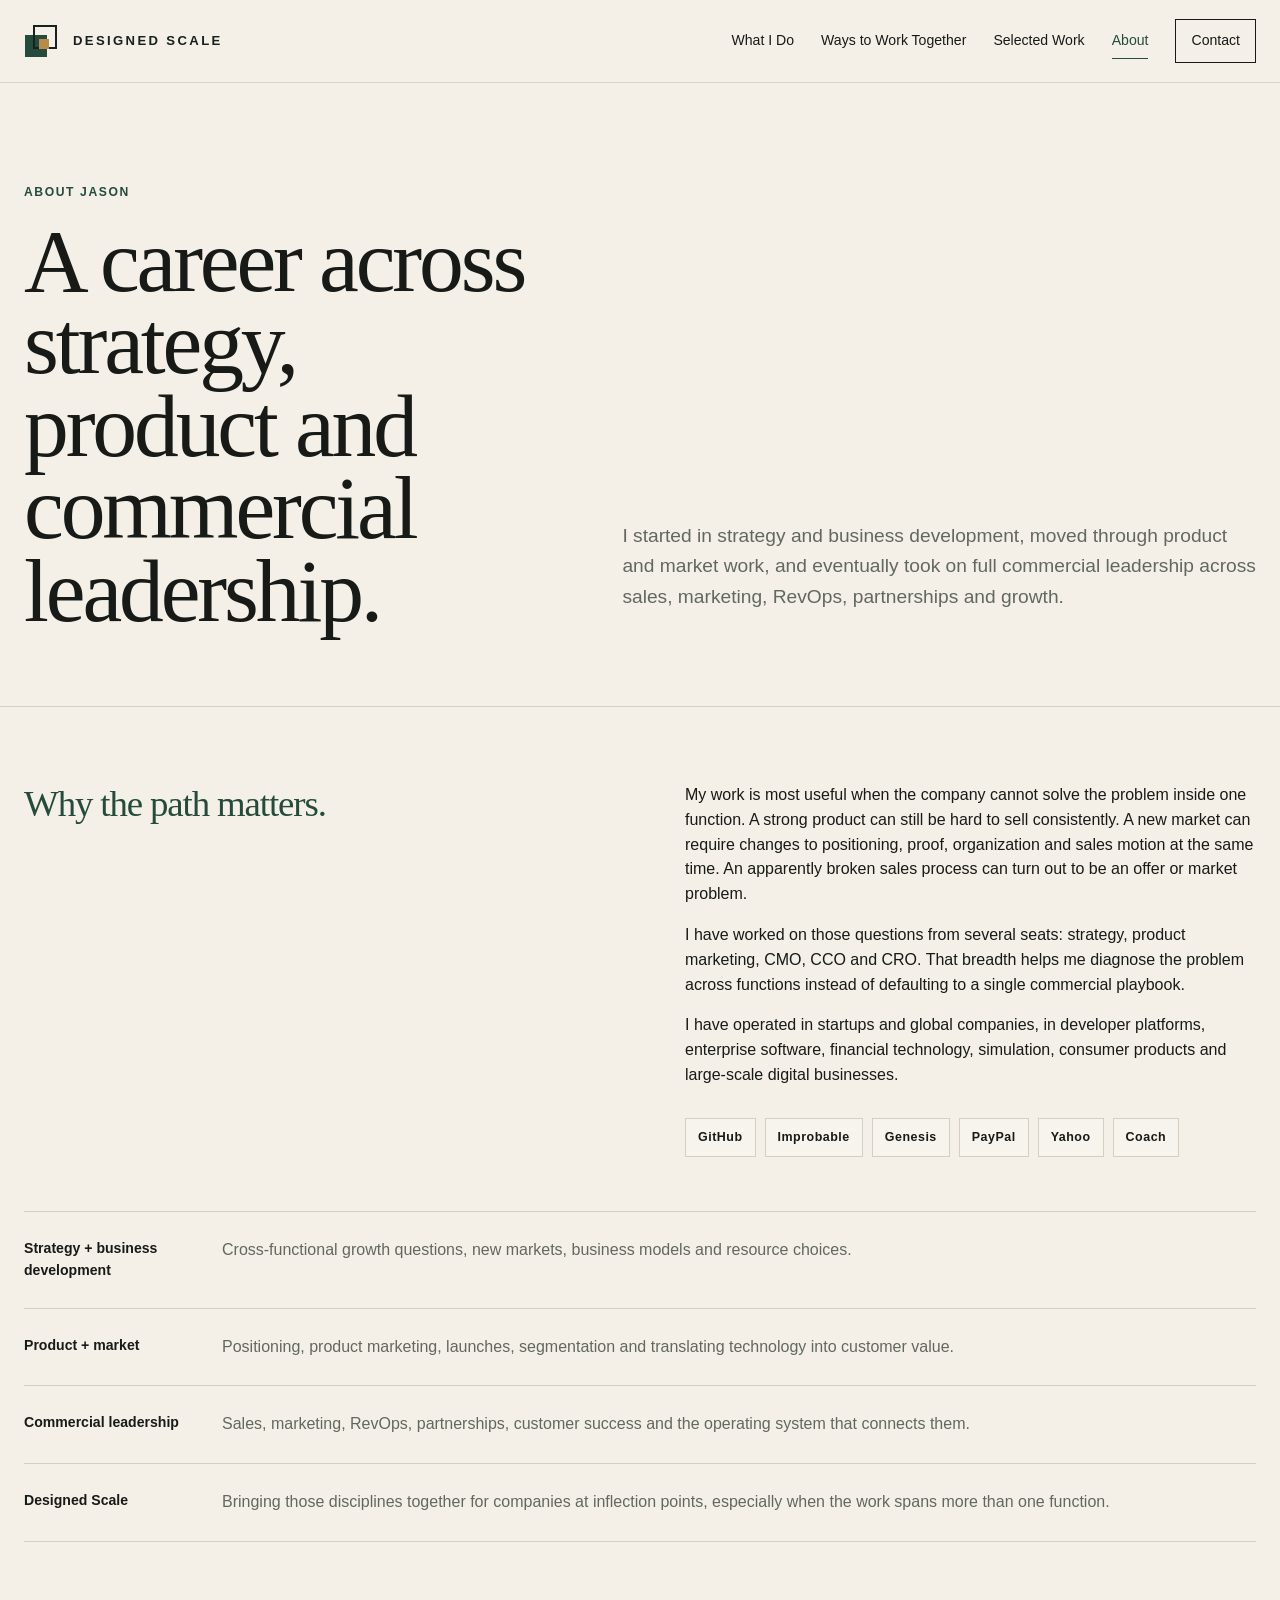
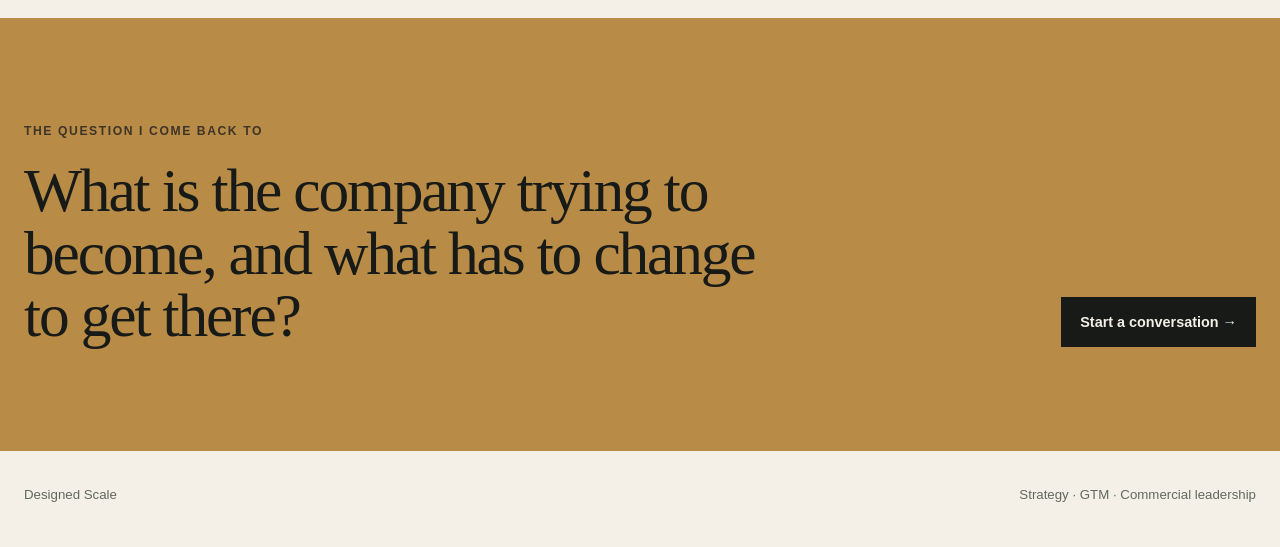
==== about.html @ 44fa5554 "Add files via upload Update to quiet launch site" ====
<!doctype html>
<html lang="en">
<head>
<meta charset="utf-8">
<meta name="viewport" content="width=device-width, initial-scale=1">
<meta name="robots" content="noindex, nofollow, noarchive">
<title>About Jason · Designed Scale</title>
<meta name="description" content="Strategy, product-market and commercial leadership from Designed Scale.">
<link rel="icon" href="assets/designed-scale-mark.svg" type="image/svg+xml">
<link rel="stylesheet" href="style.css">
<meta property="og:title" content="About Jason · Designed Scale">
<meta property="og:description" content="Strategy, product-market and commercial leadership from Designed Scale.">
<meta property="og:type" content="website">
</head>
<body>

<header>
  <div class="container header-inner">
    <a class="brand" href="index.html" aria-label="Designed Scale home">
      <span class="brand-mark" aria-hidden="true"><i></i></span>
      <span class="brand-wordmark">DESIGNED SCALE</span>
    </a>
    <button class="menu-btn" aria-label="Open navigation">Menu</button>
    <nav class="nav"><a class="" href="what-i-do.html">What I Do</a><a class="" href="ways-to-work.html">Ways to Work Together</a><a class="" href="selected-work.html">Selected Work</a><a class="active" href="about.html">About</a><a class="contact-link " href="contact.html">Contact</a></nav>
  </div>
</header>


<main>
<section class="page-hero">
  <div class="container page-hero-grid">
    <div><div class="eyebrow">About Jason</div><h1>A career across strategy, product and commercial leadership.</h1></div>
    <div><p class="kicker">I started in strategy and business development, moved through product and market work, and eventually took on full commercial leadership across sales, marketing, RevOps, partnerships and growth.</p></div>
  </div>
</section>
<section class="page-section rule">
  <div class="container about-grid">
    <div><div class="big">Why the path matters.</div></div>
    <div>
      <p>My work is most useful when the company cannot solve the problem inside one function. A strong product can still be hard to sell consistently. A new market can require changes to positioning, proof, organization and sales motion at the same time. An apparently broken sales process can turn out to be an offer or market problem.</p>
      <p>I have worked on those questions from several seats: strategy, product marketing, CMO, CCO and CRO. That breadth helps me diagnose the problem across functions instead of defaulting to a single commercial playbook.</p>
      <p>I have operated in startups and global companies, in developer platforms, enterprise software, financial technology, simulation, consumer products and large-scale digital businesses.</p>
      <div class="logo-line"><span class="logo-pill">GitHub</span><span class="logo-pill">Improbable</span><span class="logo-pill">Genesis</span><span class="logo-pill">PayPal</span><span class="logo-pill">Yahoo</span><span class="logo-pill">Coach</span></div>
    </div>
  </div>
  <div class="container timeline">
    <div class="timeline-row"><strong>Strategy + business development</strong><span>Cross-functional growth questions, new markets, business models and resource choices.</span></div>
    <div class="timeline-row"><strong>Product + market</strong><span>Positioning, product marketing, launches, segmentation and translating technology into customer value.</span></div>
    <div class="timeline-row"><strong>Commercial leadership</strong><span>Sales, marketing, RevOps, partnerships, customer success and the operating system that connects them.</span></div>
    <div class="timeline-row"><strong>Designed Scale</strong><span>Bringing those disciplines together for companies at inflection points, especially when the work spans more than one function.</span></div>
  </div>
</section>
<section class="cta"><div class="container cta-inner"><div><div class="eyebrow" style="color:#3E3427">The question I come back to</div><h2>What is the company trying to become, and what has to change to get there?</h2></div><a class="btn" href="contact.html">Start a conversation →</a></div></section>
</main>


<footer>
  <div class="container footer-inner">
    <div>Designed Scale</div>
    <div>Strategy · GTM · Commercial leadership</div>
  </div>
</footer>
<script src="site.js"></script>

</body>
</html>
---- style.css ----
:root{
  --paper:#F4F0E7;
  --paper-2:#ECE6DA;
  --ink:#171A17;
  --muted:#62685F;
  --green:#244B3B;
  --green-2:#DCE5DE;
  --ochre:#B88B46;
  --line:#D5CFC2;
  --white:#FBFAF6;
  --max:1240px;
}
*{box-sizing:border-box}
html{scroll-behavior:smooth}
body{
  margin:0;
  background:var(--paper);
  color:var(--ink);
  font-family: Inter, ui-sans-serif, -apple-system, BlinkMacSystemFont, "Segoe UI", sans-serif;
  font-size:16px;
  line-height:1.55;
  text-rendering:optimizeLegibility;
}
a{color:inherit;text-decoration:none}
a:hover{color:var(--green)}
img,svg{max-width:100%}
.container{width:min(var(--max), calc(100% - 48px)); margin:0 auto}
.eyebrow{
  font-size:.76rem; letter-spacing:.13em; text-transform:uppercase; font-weight:700;
  color:var(--green); margin-bottom:18px;
}
.kicker{
  max-width:760px; font-size:1.17rem; color:var(--muted); line-height:1.6;
}
h1,h2,h3{font-family:"Iowan Old Style","Palatino Linotype",Palatino,Georgia,serif; font-weight:500; letter-spacing:-.035em; margin:0}
h1{font-size:clamp(3.5rem,8vw,7.5rem); line-height:.92}
h2{font-size:clamp(2.3rem,4.8vw,4.8rem); line-height:1.02}
h3{font-size:clamp(1.45rem,2.2vw,2rem); line-height:1.12}
p{margin:0 0 1em}
.small{font-size:.9rem;color:var(--muted)}
.rule{border-top:1px solid var(--line)}
header{
  position:sticky; top:0; z-index:10;
  background:rgba(244,240,231,.94); backdrop-filter:blur(10px);
  border-bottom:1px solid rgba(213,207,194,.78)
}
.header-inner{
  height:82px; display:flex; align-items:center; justify-content:space-between; gap:32px
}
.brand{
  display:flex;align-items:center;gap:15px;
  font-size:.82rem;white-space:nowrap
}
.brand:hover{color:var(--ink)}
.brand-mark{
  width:34px;height:34px;position:relative;display:inline-block;flex:0 0 34px
}
.brand-mark:before{
  content:"";position:absolute;left:1px;bottom:1px;width:22px;height:22px;
  background:var(--green)
}
.brand-mark:after{
  content:"";position:absolute;right:1px;top:1px;width:20px;height:20px;
  border:2px solid #17211D;background:transparent
}
.brand-mark i{
  position:absolute;left:15px;top:15px;width:10px;height:10px;
  background:var(--ochre);display:block;z-index:2
}
.brand-wordmark{
  font-weight:650;letter-spacing:.18em;color:#17211D;line-height:1
}
.nav{display:flex;align-items:center;gap:27px;font-size:.88rem}
.nav a{padding:7px 0;border-bottom:1px solid transparent}
.nav a.active{border-color:var(--green);color:var(--green)}
.nav .contact-link{border:1px solid var(--ink);padding:10px 15px}
.nav .contact-link:hover{background:var(--ink);color:var(--paper)}
.menu-btn{display:none;border:0;background:none;font:inherit;font-weight:700}
.hero{padding:112px 0 96px}
.hero-grid{display:grid;grid-template-columns:1.25fr .75fr;gap:70px;align-items:end}
.hero h1 .accent{color:var(--green)}
.hero-copy{padding-bottom:10px}
.hero-copy .kicker{margin-top:32px;max-width:690px;font-size:1.25rem;color:#4D534D}
.hero-actions{display:flex;gap:14px;margin-top:36px;flex-wrap:wrap}
.btn{display:inline-flex;align-items:center;gap:10px;padding:13px 18px;border:1px solid var(--ink);font-weight:700;font-size:.9rem}
.btn.primary{background:var(--green);border-color:var(--green);color:#fff}
.btn.primary:hover{background:#18372a;color:#fff}
.btn.secondary:hover{background:var(--ink);color:var(--paper)}
.hero-note{border-left:1px solid var(--line);padding-left:34px;padding-bottom:8px}
.hero-note p{font-family:"Iowan Old Style","Palatino Linotype",Palatino,Georgia,serif;font-size:1.55rem;line-height:1.25;letter-spacing:-.02em}
.hero-note span{display:block;color:var(--muted);font-size:.85rem;margin-top:13px}
section{padding:104px 0}
.section-head{display:grid;grid-template-columns:.7fr 1.3fr;gap:60px;align-items:start;margin-bottom:60px}
.section-head h2{max-width:760px}
.section-head .lead{max-width:670px;font-size:1.08rem;color:var(--muted);padding-top:6px}
.problem-grid{display:grid;grid-template-columns:repeat(2,1fr);border-top:1px solid var(--line)}
.problem{
  display:grid;grid-template-columns:58px 1fr;gap:22px;padding:34px 32px 34px 0;
  border-bottom:1px solid var(--line)
}
.problem:nth-child(odd){border-right:1px solid var(--line);padding-right:48px}
.problem:nth-child(even){padding-left:48px}
.problem-num{font-family:Georgia,serif;color:var(--ochre);font-size:1.2rem}
.problem p{color:var(--muted);margin-top:10px}
.problem strong{font-weight:700;color:var(--ink)}
.contexts{background:var(--green);color:#F5F1E8}
.contexts .eyebrow{color:#D7BE91}
.contexts .section-head .lead{color:#C9D3CC}
.context-grid{display:grid;grid-template-columns:1fr 1fr;gap:1px;background:rgba(255,255,255,.22);border:1px solid rgba(255,255,255,.22)}
.context-card{background:var(--green);padding:46px}
.context-card h3{font-size:2rem}
.context-card p{color:#CBD4CE;margin-top:16px;max-width:490px}
.context-card .meta{margin-top:30px;padding-top:22px;border-top:1px solid rgba(255,255,255,.2);font-size:.88rem;color:#E0D9CE}
.engagements{display:grid;grid-template-columns:repeat(4,1fr);gap:14px}
.engagement{background:var(--white);border:1px solid var(--line);padding:30px 26px;min-height:290px;display:flex;flex-direction:column}
.engagement h3{font-size:1.55rem}
.engagement p{color:var(--muted);margin-top:14px}
.engagement .tag{margin-top:auto;padding-top:28px;font-size:.78rem;text-transform:uppercase;letter-spacing:.1em;color:var(--green);font-weight:750}
.work-list{border-top:1px solid var(--line)}
.work-item{display:grid;grid-template-columns:180px 1fr 210px;gap:44px;padding:38px 0;border-bottom:1px solid var(--line);align-items:start}
.work-company{font-size:.82rem;font-weight:800;letter-spacing:.08em;text-transform:uppercase;color:var(--green)}
.work-item p{color:var(--muted);margin:10px 0 0}
.work-item .work-theme{font-size:.9rem;color:var(--muted);padding-top:4px}
.pov{background:var(--paper-2)}
.pov-wrap{display:grid;grid-template-columns:.82fr 1.18fr;gap:80px;align-items:start}
.pov-quote{font-family:"Iowan Old Style","Palatino Linotype",Palatino,Georgia,serif;font-size:clamp(2rem,4vw,3.9rem);line-height:1.05;letter-spacing:-.035em;color:var(--green)}
.pov-copy{max-width:600px}
.pov-copy p{font-size:1.08rem;color:#555B55}
.pov-list{margin-top:30px;border-top:1px solid var(--line)}
.pov-list div{padding:18px 0;border-bottom:1px solid var(--line);display:flex;justify-content:space-between;gap:20px}
.pov-list span:last-child{color:var(--muted);text-align:right}
.about-strip{display:grid;grid-template-columns:1.05fr .95fr;gap:80px;align-items:start}
.about-strip .bio{max-width:650px;font-size:1.13rem;color:#4D534D}
.logo-line{display:flex;flex-wrap:wrap;gap:9px;margin-top:30px}
.logo-pill{border:1px solid var(--line);padding:9px 12px;font-weight:700;font-size:.78rem;letter-spacing:.04em;background:rgba(255,255,255,.25)}
.cta{background:var(--ochre);color:#171A17}
.cta-inner{display:grid;grid-template-columns:1.3fr .7fr;gap:70px;align-items:end}
.cta h2{max-width:850px}
.cta p{max-width:480px;margin-top:24px;color:#3F382D}
.cta .btn{justify-self:end;background:var(--ink);color:var(--paper);border-color:var(--ink)}
footer{padding:34px 0 42px}
.footer-inner{display:flex;justify-content:space-between;gap:20px;align-items:center;font-size:.83rem;color:var(--muted)}
.page-hero{padding:100px 0 74px}
.page-hero-grid{display:grid;grid-template-columns:.9fr 1.1fr;gap:80px;align-items:end}
.page-hero h1{font-size:clamp(3.2rem,7vw,6.7rem)}
.page-hero .kicker{font-size:1.2rem}
.page-section{padding:76px 0}
.situation{display:grid;grid-template-columns:200px 1fr 1fr;gap:46px;padding:38px 0;border-top:1px solid var(--line)}
.situation:last-child{border-bottom:1px solid var(--line)}
.situation .label{font-size:.8rem;text-transform:uppercase;letter-spacing:.1em;color:var(--green);font-weight:800}
.situation h3{margin-bottom:12px}
.situation p{color:var(--muted)}
.format-list{border-top:1px solid var(--line)}
.format{display:grid;grid-template-columns:260px 1fr 1fr;gap:45px;padding:42px 0;border-bottom:1px solid var(--line)}
.format .when{font-size:.9rem;color:var(--muted)}
.format ul{margin:0;padding-left:18px;color:var(--muted)}
.format li{margin:0 0 9px}
.principles{display:grid;grid-template-columns:repeat(4,1fr);gap:12px;margin-top:42px}
.principle{border-top:2px solid var(--green);padding:18px 10px 0 0}
.principle strong{display:block;margin-bottom:8px}
.principle span{color:var(--muted);font-size:.92rem}
.case{padding:58px 0;border-top:1px solid var(--line);display:grid;grid-template-columns:210px 1fr;gap:65px}
.case:last-child{border-bottom:1px solid var(--line)}
.case h3{font-size:2.3rem}
.case .case-body{max-width:820px}
.case .case-body>p{font-size:1.08rem;color:#4E554E}
.case dl{display:grid;grid-template-columns:145px 1fr;gap:10px 24px;margin:30px 0 0}
.case dt{font-size:.78rem;text-transform:uppercase;letter-spacing:.08em;color:var(--green);font-weight:800}
.case dd{margin:0;color:var(--muted)}
.about-grid{display:grid;grid-template-columns:1fr 1fr;gap:90px}
.about-grid .big{font-family:"Iowan Old Style","Palatino Linotype",Palatino,Georgia,serif;font-size:2.3rem;line-height:1.12;letter-spacing:-.03em;color:var(--green)}
.timeline{border-top:1px solid var(--line);margin-top:54px}
.timeline-row{display:grid;grid-template-columns:160px 1fr;gap:38px;padding:26px 0;border-bottom:1px solid var(--line)}
.timeline-row strong{font-size:.88rem}
.timeline-row span{color:var(--muted)}
.contact-grid{display:grid;grid-template-columns:1fr 1fr;gap:80px}
.contact-card{background:var(--white);border:1px solid var(--line);padding:34px}
.contact-card a.email{font-family:Georgia,serif;font-size:1.7rem;color:var(--green);word-break:break-word}
.contact-prompt{border-top:1px solid var(--line);margin-top:28px;padding-top:22px;color:var(--muted)}
.note{border-left:3px solid var(--ochre);padding:2px 0 2px 20px;color:var(--muted);margin-top:28px}
.diagram{
  margin-top:34px; border:1px solid var(--line); background:rgba(255,255,255,.28);
  padding:24px;
}
.diagram-title{font-size:.76rem;letter-spacing:.1em;text-transform:uppercase;font-weight:800;color:var(--green);margin-bottom:17px}
@media (max-width: 980px){
  .nav{display:none}.menu-btn{display:block}
  .hero-grid,.section-head,.pov-wrap,.about-strip,.cta-inner,.page-hero-grid,.about-grid,.contact-grid{grid-template-columns:1fr}
  .hero-note{border-left:0;border-top:1px solid var(--line);padding:26px 0 0}
  .engagements,.principles{grid-template-columns:1fr 1fr}
  .work-item{grid-template-columns:130px 1fr}.work-item .work-theme{grid-column:2}
  .situation{grid-template-columns:110px 1fr}.situation>div:last-child{grid-column:2}
  .format{grid-template-columns:180px 1fr}.format>div:last-child{grid-column:2}
  .cta .btn{justify-self:start}
}
@media (max-width: 680px){
  .container{width:min(100% - 28px,var(--max))}
  .header-inner{height:70px}
  .hero{padding:76px 0 68px}
  section{padding:72px 0}
  .problem-grid{grid-template-columns:1fr}
  .problem,.problem:nth-child(odd),.problem:nth-child(even){border-right:0;padding:28px 0}
  .contexts .context-grid{grid-template-columns:1fr}
  .engagements,.principles{grid-template-columns:1fr}
  .work-item,.situation,.format,.case{grid-template-columns:1fr;gap:14px}
  .work-item .work-theme,.situation>div:last-child,.format>div:last-child{grid-column:1}
  .case dl{grid-template-columns:1fr}
  .timeline-row{grid-template-columns:1fr;gap:6px}
  .footer-inner{flex-direction:column;align-items:flex-start}
}
@media (max-width:680px){
  .brand{gap:12px;font-size:.75rem}
  .brand-mark{width:30px;height:30px;flex-basis:30px}
  .brand-mark:before{width:20px;height:20px}
  .brand-mark:after{width:18px;height:18px}
  .brand-mark i{left:13px;top:13px;width:9px;height:9px}
}
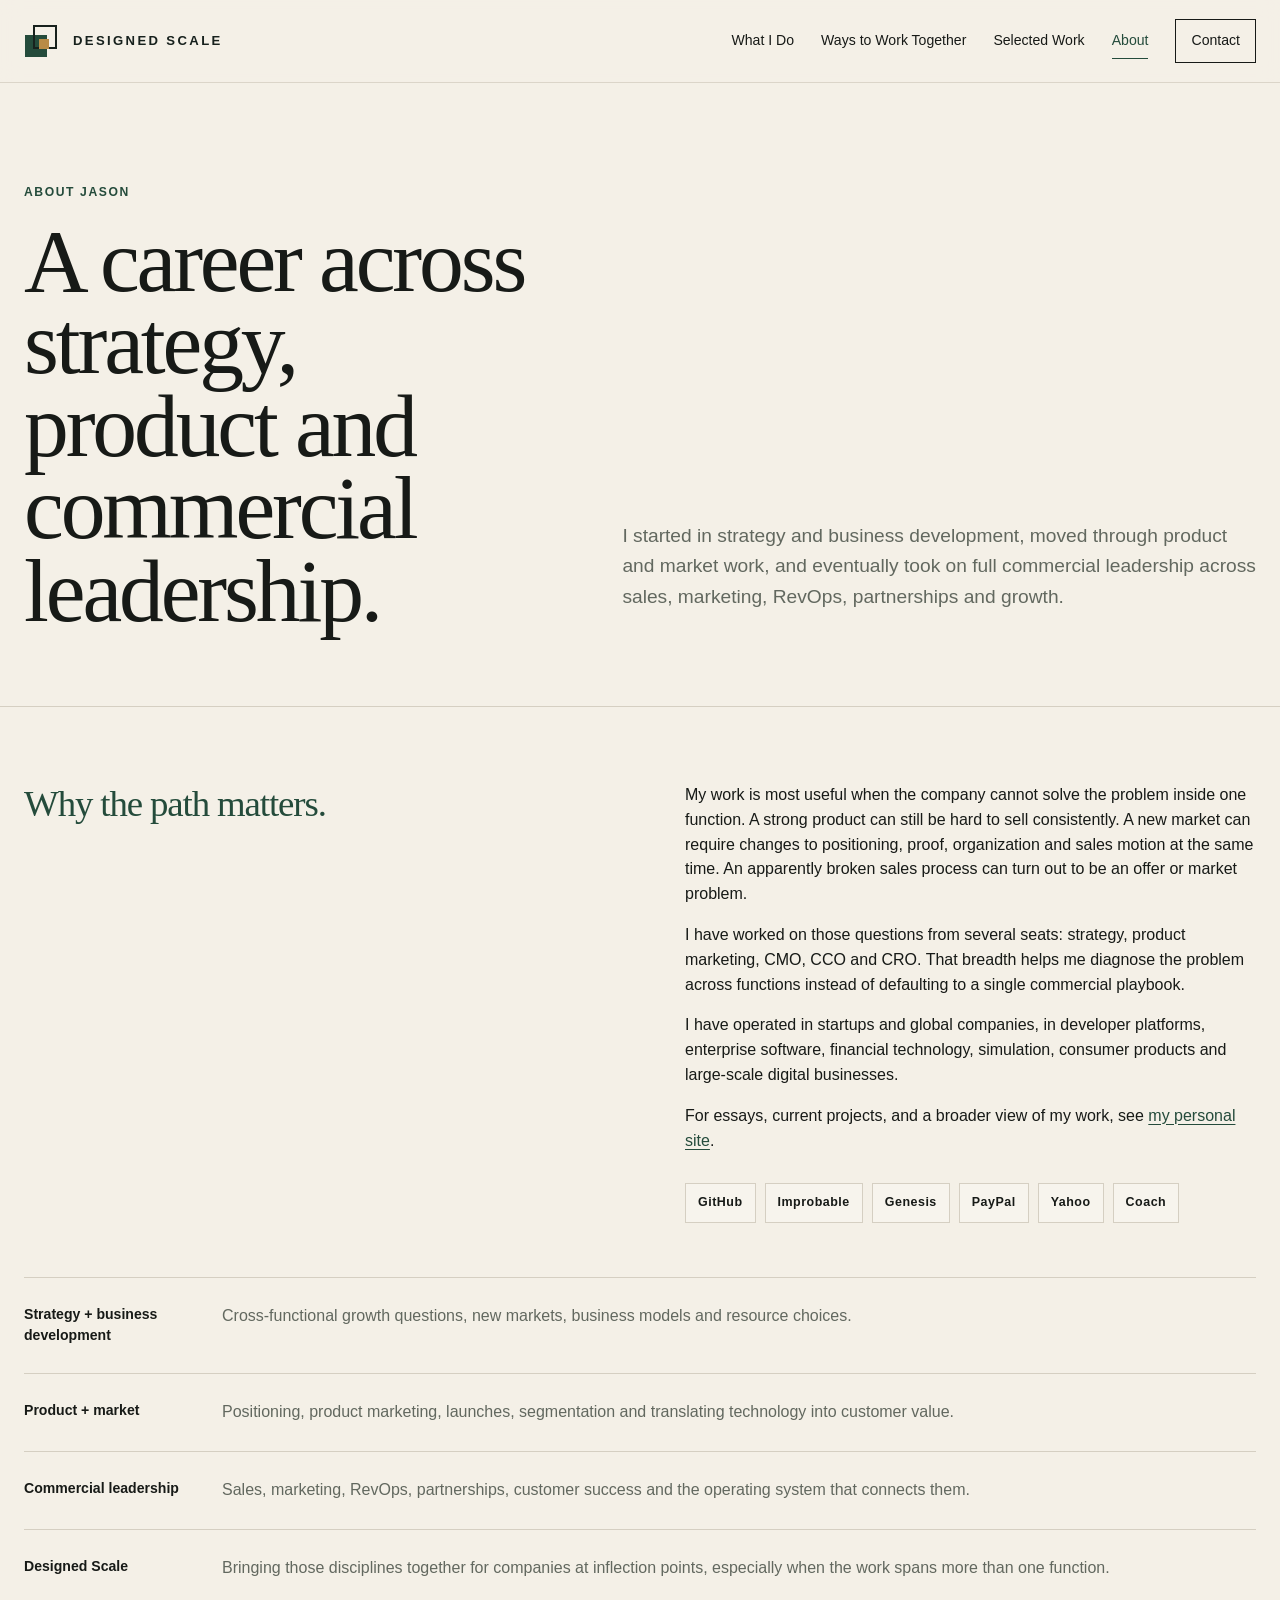
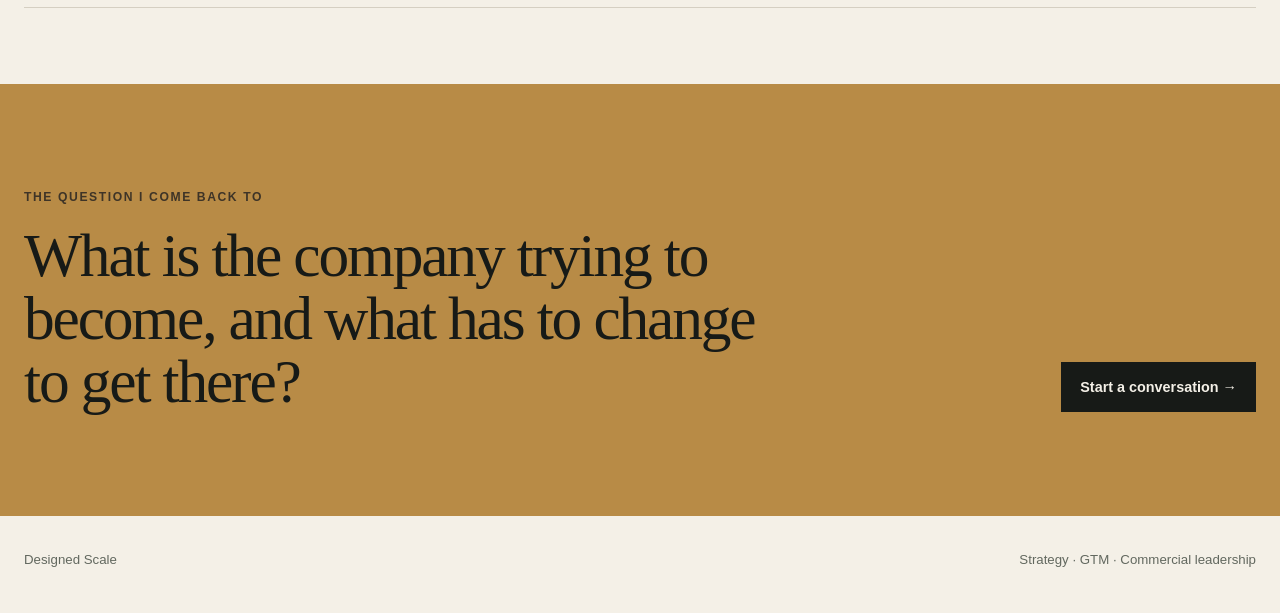
==== commit e7d6b61d: "Enable Google indexing and sitemap for Designed Scale" ====
--- a/about.html
+++ b/about.html
@@ -3,14 +3,16 @@
 <head>
 <meta charset="utf-8">
 <meta name="viewport" content="width=device-width, initial-scale=1">
-<meta name="robots" content="noindex, nofollow, noarchive">
 <title>About Jason · Designed Scale</title>
 <meta name="description" content="Strategy, product-market and commercial leadership from Designed Scale.">
+<link rel="canonical" href="https://designedscale.com/about.html">
 <link rel="icon" href="assets/designed-scale-mark.svg" type="image/svg+xml">
 <link rel="stylesheet" href="style.css">
 <meta property="og:title" content="About Jason · Designed Scale">
 <meta property="og:description" content="Strategy, product-market and commercial leadership from Designed Scale.">
 <meta property="og:type" content="website">
+<meta property="og:url" content="https://designedscale.com/about.html">
+<meta property="og:site_name" content="Designed Scale">
 </head>
 <body>
 
@@ -40,6 +42,7 @@
       <p>My work is most useful when the company cannot solve the problem inside one function. A strong product can still be hard to sell consistently. A new market can require changes to positioning, proof, organization and sales motion at the same time. An apparently broken sales process can turn out to be an offer or market problem.</p>
       <p>I have worked on those questions from several seats: strategy, product marketing, CMO, CCO and CRO. That breadth helps me diagnose the problem across functions instead of defaulting to a single commercial playbook.</p>
       <p>I have operated in startups and global companies, in developer platforms, enterprise software, financial technology, simulation, consumer products and large-scale digital businesses.</p>
+      <p>For essays, current projects, and a broader view of my work, see <a class="site-profile-link" href="https://jasonjhonson.com/" target="_blank" rel="noopener noreferrer">my personal site</a>.</p>
       <div class="logo-line"><span class="logo-pill">GitHub</span><span class="logo-pill">Improbable</span><span class="logo-pill">Genesis</span><span class="logo-pill">PayPal</span><span class="logo-pill">Yahoo</span><span class="logo-pill">Coach</span></div>
     </div>
   </div>
--- a/style.css
+++ b/style.css
@@ -168,6 +168,8 @@
 .case dt{font-size:.78rem;text-transform:uppercase;letter-spacing:.08em;color:var(--green);font-weight:800}
 .case dd{margin:0;color:var(--muted)}
 .about-grid{display:grid;grid-template-columns:1fr 1fr;gap:90px}
+.about-grid .site-profile-link{color:var(--green);text-decoration:underline;text-underline-offset:3px}
+.about-grid .site-profile-link:hover{color:var(--ink)}
 .about-grid .big{font-family:"Iowan Old Style","Palatino Linotype",Palatino,Georgia,serif;font-size:2.3rem;line-height:1.12;letter-spacing:-.03em;color:var(--green)}
 .timeline{border-top:1px solid var(--line);margin-top:54px}
 .timeline-row{display:grid;grid-template-columns:160px 1fr;gap:38px;padding:26px 0;border-bottom:1px solid var(--line)}
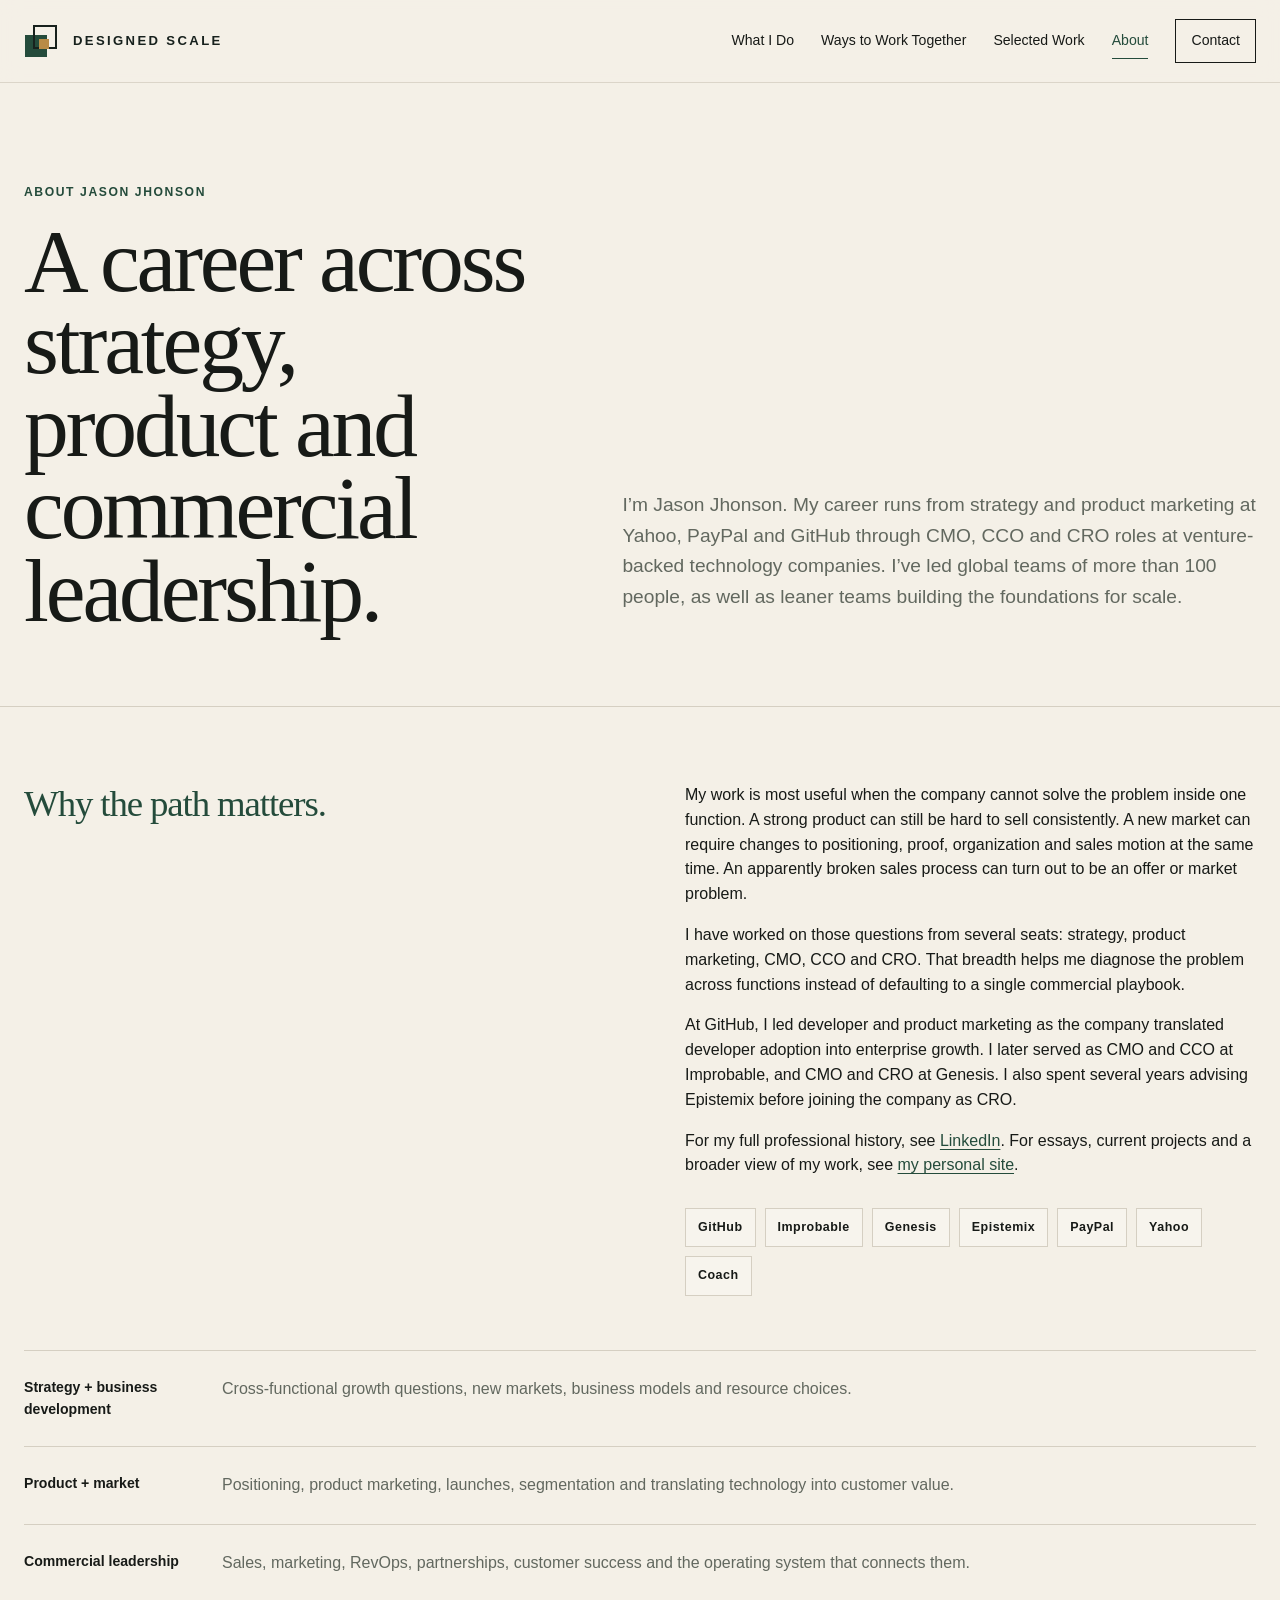
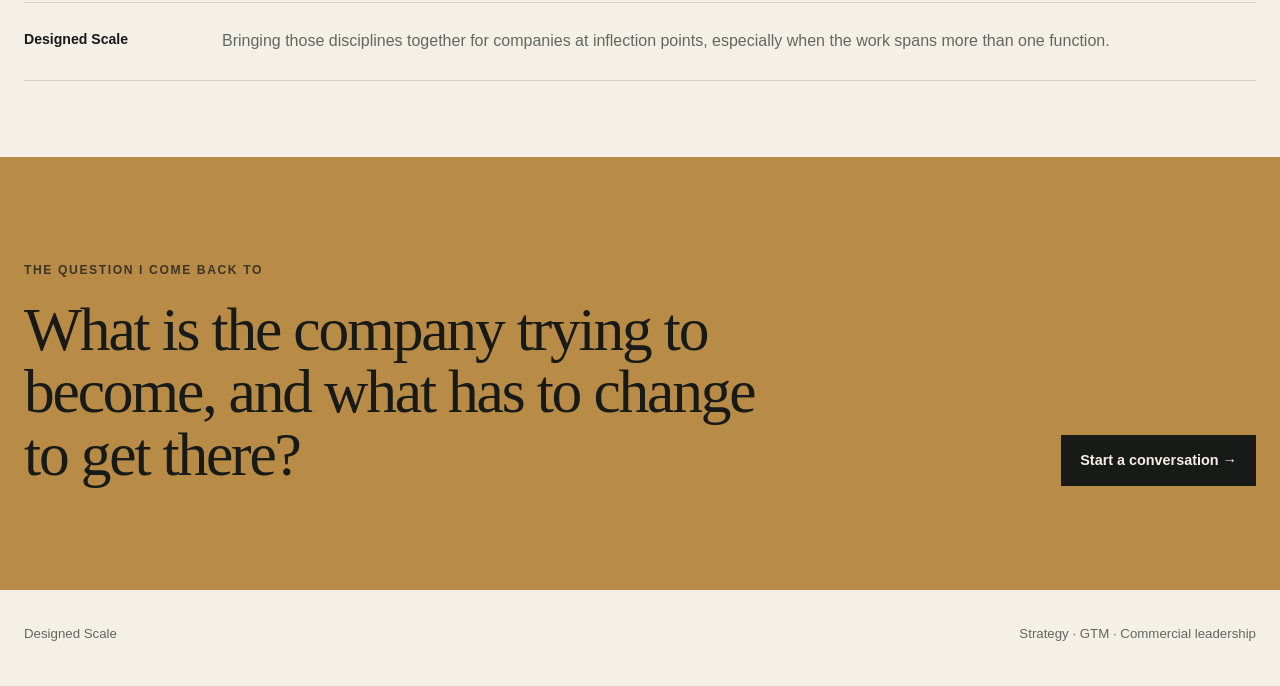
==== commit 269a5c8a: "Clarify Jason Jhonson's experience and Designed Scale credibility" ====
--- a/about.html
+++ b/about.html
@@ -3,15 +3,15 @@
 <head>
 <meta charset="utf-8">
 <meta name="viewport" content="width=device-width, initial-scale=1">
-<title>About Jason · Designed Scale</title>
-<meta name="description" content="Strategy, product-market and commercial leadership from Designed Scale.">
-<link rel="canonical" href="https://designedscale.com/about.html">
+<title>About Jason Jhonson · Designed Scale</title>
+<meta name="description" content="Meet Jason Jhonson, the operator behind Designed Scale. Experience at GitHub, Improbable, Genesis, PayPal, Yahoo and Epistemix.">
+<link rel="canonical" href="https://designedscale.com/about">
 <link rel="icon" href="assets/designed-scale-mark.svg" type="image/svg+xml">
 <link rel="stylesheet" href="style.css">
-<meta property="og:title" content="About Jason · Designed Scale">
+<meta property="og:title" content="About Jason Jhonson · Designed Scale">
 <meta property="og:description" content="Strategy, product-market and commercial leadership from Designed Scale.">
 <meta property="og:type" content="website">
-<meta property="og:url" content="https://designedscale.com/about.html">
+<meta property="og:url" content="https://designedscale.com/about">
 <meta property="og:site_name" content="Designed Scale">
 </head>
 <body>
@@ -31,8 +31,8 @@
 <main>
 <section class="page-hero">
   <div class="container page-hero-grid">
-    <div><div class="eyebrow">About Jason</div><h1>A career across strategy, product and commercial leadership.</h1></div>
-    <div><p class="kicker">I started in strategy and business development, moved through product and market work, and eventually took on full commercial leadership across sales, marketing, RevOps, partnerships and growth.</p></div>
+    <div><div class="eyebrow">About Jason Jhonson</div><h1>A career across strategy, product and commercial leadership.</h1></div>
+    <div><p class="kicker">I’m Jason Jhonson. My career runs from strategy and product marketing at Yahoo, PayPal and GitHub through CMO, CCO and CRO roles at venture-backed technology companies. I’ve led global teams of more than 100 people, as well as leaner teams building the foundations for scale.</p></div>
   </div>
 </section>
 <section class="page-section rule">
@@ -41,9 +41,9 @@
     <div>
       <p>My work is most useful when the company cannot solve the problem inside one function. A strong product can still be hard to sell consistently. A new market can require changes to positioning, proof, organization and sales motion at the same time. An apparently broken sales process can turn out to be an offer or market problem.</p>
       <p>I have worked on those questions from several seats: strategy, product marketing, CMO, CCO and CRO. That breadth helps me diagnose the problem across functions instead of defaulting to a single commercial playbook.</p>
-      <p>I have operated in startups and global companies, in developer platforms, enterprise software, financial technology, simulation, consumer products and large-scale digital businesses.</p>
-      <p>For essays, current projects, and a broader view of my work, see <a class="site-profile-link" href="https://jasonjhonson.com/" target="_blank" rel="noopener noreferrer">my personal site</a>.</p>
-      <div class="logo-line"><span class="logo-pill">GitHub</span><span class="logo-pill">Improbable</span><span class="logo-pill">Genesis</span><span class="logo-pill">PayPal</span><span class="logo-pill">Yahoo</span><span class="logo-pill">Coach</span></div>
+      <p>At GitHub, I led developer and product marketing as the company translated developer adoption into enterprise growth. I later served as CMO and CCO at Improbable, and CMO and CRO at Genesis. I also spent several years advising Epistemix before joining the company as CRO.</p>
+      <p>For my full professional history, see <a class="site-profile-link" href="https://www.linkedin.com/in/jasonjhonson/" target="_blank" rel="noopener noreferrer">LinkedIn</a>. For essays, current projects and a broader view of my work, see <a class="site-profile-link" href="https://jasonjhonson.com/" target="_blank" rel="noopener noreferrer">my personal site</a>.</p>
+      <div class="logo-line"><span class="logo-pill">GitHub</span><span class="logo-pill">Improbable</span><span class="logo-pill">Genesis</span><span class="logo-pill">Epistemix</span><span class="logo-pill">PayPal</span><span class="logo-pill">Yahoo</span><span class="logo-pill">Coach</span></div>
     </div>
   </div>
   <div class="container timeline">
--- a/style.css
+++ b/style.css
@@ -81,6 +81,7 @@
 .hero h1 .accent{color:var(--green)}
 .hero-copy{padding-bottom:10px}
 .hero-copy .kicker{margin-top:32px;max-width:690px;font-size:1.25rem;color:#4D534D}
+.hero-proof{max-width:660px;margin:18px 0 0;font-size:.92rem;line-height:1.55;color:var(--muted)}
 .hero-actions{display:flex;gap:14px;margin-top:36px;flex-wrap:wrap}
 .btn{display:inline-flex;align-items:center;gap:10px;padding:13px 18px;border:1px solid var(--ink);font-weight:700;font-size:.9rem}
 .btn.primary{background:var(--green);border-color:var(--green);color:#fff}
